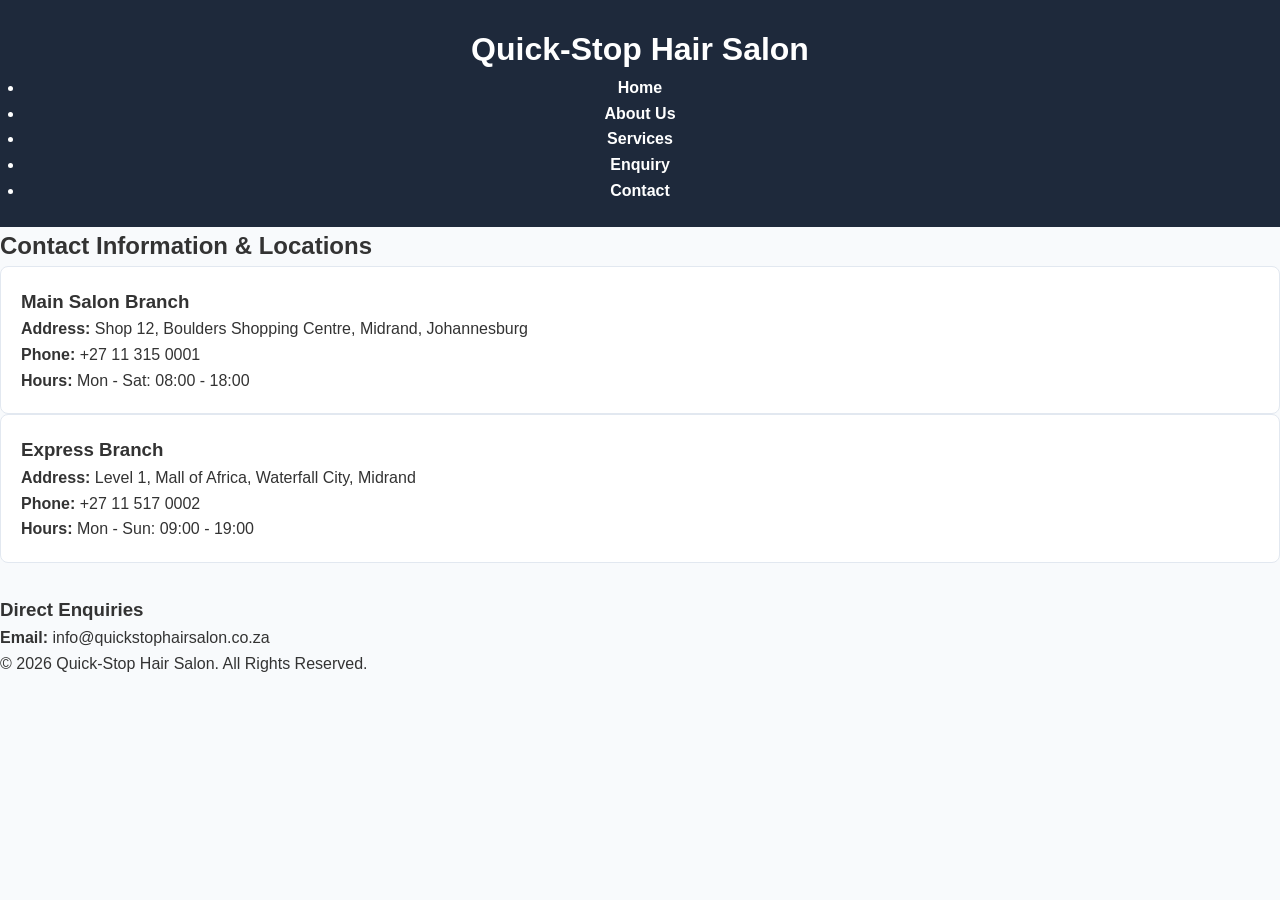
==== QuickStopHairSalon/contact.html @ 54ead40b "first commit" ====
<!DOCTYPE html>
<html lang="en">
<head>
    <meta charset="UTF-8">
    <meta name="viewport" content="width=device-width, initial-scale=1.0">
    <title>Quick-Stop Hair Salon | Contact Us</title>
    <link rel="stylesheet" href="css/style.css">
</head>
<body>
    <header>
        <h1>Quick-Stop Hair Salon</h1>
        <nav>
            <ul>
                <li><a href="index.html">Home</a></li>
                <li><a href="about.html">About Us</a></li>
                <li><a href="services.html">Services</a></li>
                <li><a href="enquiry.html">Enquiry</a></li>
                <li><a href="contact.html">Contact</a></li>
            </ul>
        </nav>
    </header>

    <main>
        <h2>Contact Information & Locations</h2>
        
        <div class="card-grid">
            <div class="card">
                <h3>Main Salon Branch</h3>
                <p><strong>Address:</strong> Shop 12, Boulders Shopping Centre, Midrand, Johannesburg</p>
                <p><strong>Phone:</strong> +27 11 315 0001</p>
                <p><strong>Hours:</strong> Mon - Sat: 08:00 - 18:00</p>
            </div>

            <div class="card">
                <h3>Express Branch</h3>
                <p><strong>Address:</strong> Level 1, Mall of Africa, Waterfall City, Midrand</p>
                <p><strong>Phone:</strong> +27 11 517 0002</p>
                <p><strong>Hours:</strong> Mon - Sun: 09:00 - 19:00</p>
            </div>
        </div>

        <section style="margin-top: 2rem;">
            <h3>Direct Enquiries</h3>
            <p><strong>Email:</strong> info@quickstophairsalon.co.za</p>
        </section>
    </main>

    <footer>
        <p>&copy; 2026 Quick-Stop Hair Salon. All Rights Reserved.</p>
    </footer>
</body>
</html>
---- QuickStopHairSalon/css/style.css ----
/* 1. CSS Reset */
* {
  margin: 0;
  padding: 0;
  box-sizing: border-box;
}

/* 2. Base Typography & Background */
body {
  font-family: 'Segoe UI', Tahoma, Geneva, Verdana, sans-serif;
  color: #333333;
  background-color: #f8fafc;
  line-height: 1.6;
}

/* 3. Header & Navigation */
header {
  background-color: #1e293b;
  color: #ffffff;
  padding: 1.5rem;
  text-align: center;
}

nav a {
  color: #ffffff;
  margin: 0 12px;
  text-decoration: none;
  font-weight: bold;
}

nav a:hover,
nav a:focus {
  color: #3b82f6;
}

/* 4. Layout & Cards */
.card-container {
  display: flex;
  flex-wrap: wrap;
  gap: 20px;
  padding: 20px;
  justify-content: center;
}

.card {
  background: #ffffff;
  border: 1px solid #e2e8f0;
  padding: 20px;
  border-radius: 8px;
  flex: 1 1 280px;
}

/* 5. Responsive Image Support */
img {
  max-width: 100%;
  height: auto;
  display: block;
  margin: 15px auto;
  border-radius: 8px;
}

/* 6. Mobile Responsiveness */
@media (max-width: 768px) {
  .card-container {
    flex-direction: column;
  }
}
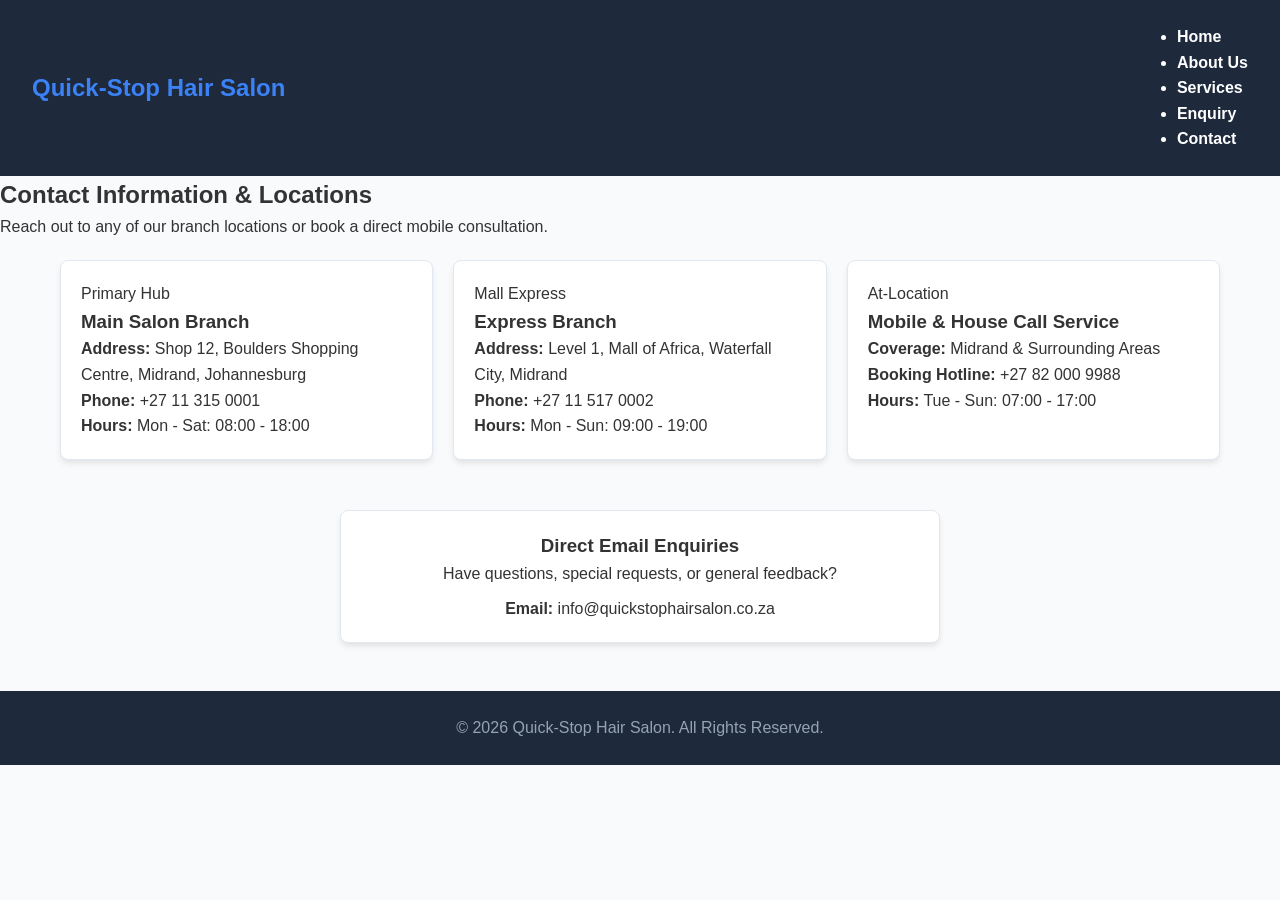
==== commit 9623c901: "I added Mobile sercice card, branch badges, and styled email box in contact.html" ====
--- a/QuickStopHairSalon/contact.html
+++ b/QuickStopHairSalon/contact.html
@@ -22,9 +22,11 @@
 
     <main>
         <h2>Contact Information & Locations</h2>
-        
-        <div class="card-grid">
+        <p>Reach out to any of our branch locations or book a direct mobile consultation.</p>
+
+        <div class="card-container">
             <div class="card">
+                <span class="badge">Primary Hub</span>
                 <h3>Main Salon Branch</h3>
                 <p><strong>Address:</strong> Shop 12, Boulders Shopping Centre, Midrand, Johannesburg</p>
                 <p><strong>Phone:</strong> +27 11 315 0001</p>
@@ -32,17 +34,27 @@
             </div>
 
             <div class="card">
+                <span class="badge">Mall Express</span>
                 <h3>Express Branch</h3>
                 <p><strong>Address:</strong> Level 1, Mall of Africa, Waterfall City, Midrand</p>
                 <p><strong>Phone:</strong> +27 11 517 0002</p>
                 <p><strong>Hours:</strong> Mon - Sun: 09:00 - 19:00</p>
             </div>
+
+            <div class="card">
+                <span class="badge">At-Location</span>
+                <h3>Mobile & House Call Service</h3>
+                <p><strong>Coverage:</strong> Midrand & Surrounding Areas</p>
+                <p><strong>Booking Hotline:</strong> +27 82 000 9988</p>
+                <p><strong>Hours:</strong> Tue - Sun: 07:00 - 17:00</p>
+            </div>
         </div>
 
-        <section style="margin-top: 2rem;">
-            <h3>Direct Enquiries</h3>
-            <p><strong>Email:</strong> info@quickstophairsalon.co.za</p>
-        </section>
+        <div class="card" style="max-width: 600px; margin: 30px auto; text-align: center;">
+            <h3>Direct Email Enquiries</h3>
+            <p>Have questions, special requests, or general feedback?</p>
+            <p style="margin-top: 10px;"><strong>Email:</strong> info@quickstophairsalon.co.za</p>
+        </div>
     </main>
 
     <footer>
--- a/QuickStopHairSalon/css/style.css
+++ b/QuickStopHairSalon/css/style.css
@@ -17,15 +17,30 @@
 header {
   background-color: #1e293b;
   color: #ffffff;
-  padding: 1.5rem;
-  text-align: center;
+  padding: 1.5rem 2rem;
+  display: flex;
+  justify-content: space-between;
+  align-items: center;
+  position: sticky;
+  top: 0;
+  z-index: 1000;
+}
+
+header h1 {
+  font-size: 1.5rem;
+  color: #3b82f6;
+}
+
+nav {
+  display: flex;
+  gap: 15px;
 }
 
 nav a {
   color: #ffffff;
-  margin: 0 12px;
   text-decoration: none;
   font-weight: bold;
+  transition: color 0.3s ease;
 }
 
 nav a:hover,
@@ -40,6 +55,8 @@
   gap: 20px;
   padding: 20px;
   justify-content: center;
+  max-width: 1200px;
+  margin: 0 auto;
 }
 
 .card {
@@ -48,6 +65,7 @@
   padding: 20px;
   border-radius: 8px;
   flex: 1 1 280px;
+  box-shadow: 0 4px 6px -1px rgba(0, 0, 0, 0.1);
 }
 
 /* 5. Responsive Image Support */
@@ -59,8 +77,86 @@
   border-radius: 8px;
 }
 
-/* 6. Mobile Responsiveness */
+/* 6. Form Controls (NEW FOR PART 2) */
+form {
+  background: #ffffff;
+  padding: 2rem;
+  border-radius: 8px;
+  border: 1px solid #e2e8f0;
+  max-width: 600px;
+  margin: 2rem auto;
+  box-shadow: 0 4px 6px -1px rgba(0, 0, 0, 0.1);
+}
+
+.form-group {
+  margin-bottom: 1.25rem;
+}
+
+.form-group label {
+  display: block;
+  margin-bottom: 0.5rem;
+  font-weight: 600;
+  color: #1e293b;
+}
+
+.form-group input,
+.form-group select,
+.form-group textarea {
+  width: 100%;
+  padding: 0.75rem;
+  border: 1px solid #cbd5e1;
+  border-radius: 6px;
+  font-size: 1rem;
+  font-family: inherit;
+}
+
+.form-group input:focus,
+.form-group select:focus,
+.form-group textarea:focus {
+  outline: 2px solid #3b82f6;
+  border-color: transparent;
+}
+
+button[type="submit"] {
+  background-color: #3b82f6;
+  color: #ffffff;
+  border: none;
+  padding: 0.85rem 1.5rem;
+  font-size: 1rem;
+  font-weight: bold;
+  border-radius: 6px;
+  cursor: pointer;
+  width: 100%;
+  transition: background-color 0.3s ease;
+}
+
+button[type="submit"]:hover {
+  background-color: #2563eb;
+}
+
+/* 7. Footer (NEW FOR PART 2) */
+footer {
+  background-color: #1e293b;
+  color: #94a3b8;
+  text-align: center;
+  padding: 1.5rem;
+  margin-top: 3rem;
+}
+
+/* 8. Mobile Responsiveness */
 @media (max-width: 768px) {
+  header {
+    flex-direction: column;
+    gap: 1rem;
+    text-align: center;
+  }
+
+  nav {
+    flex-direction: column;
+    align-items: center;
+    gap: 10px;
+  }
+
   .card-container {
     flex-direction: column;
   }
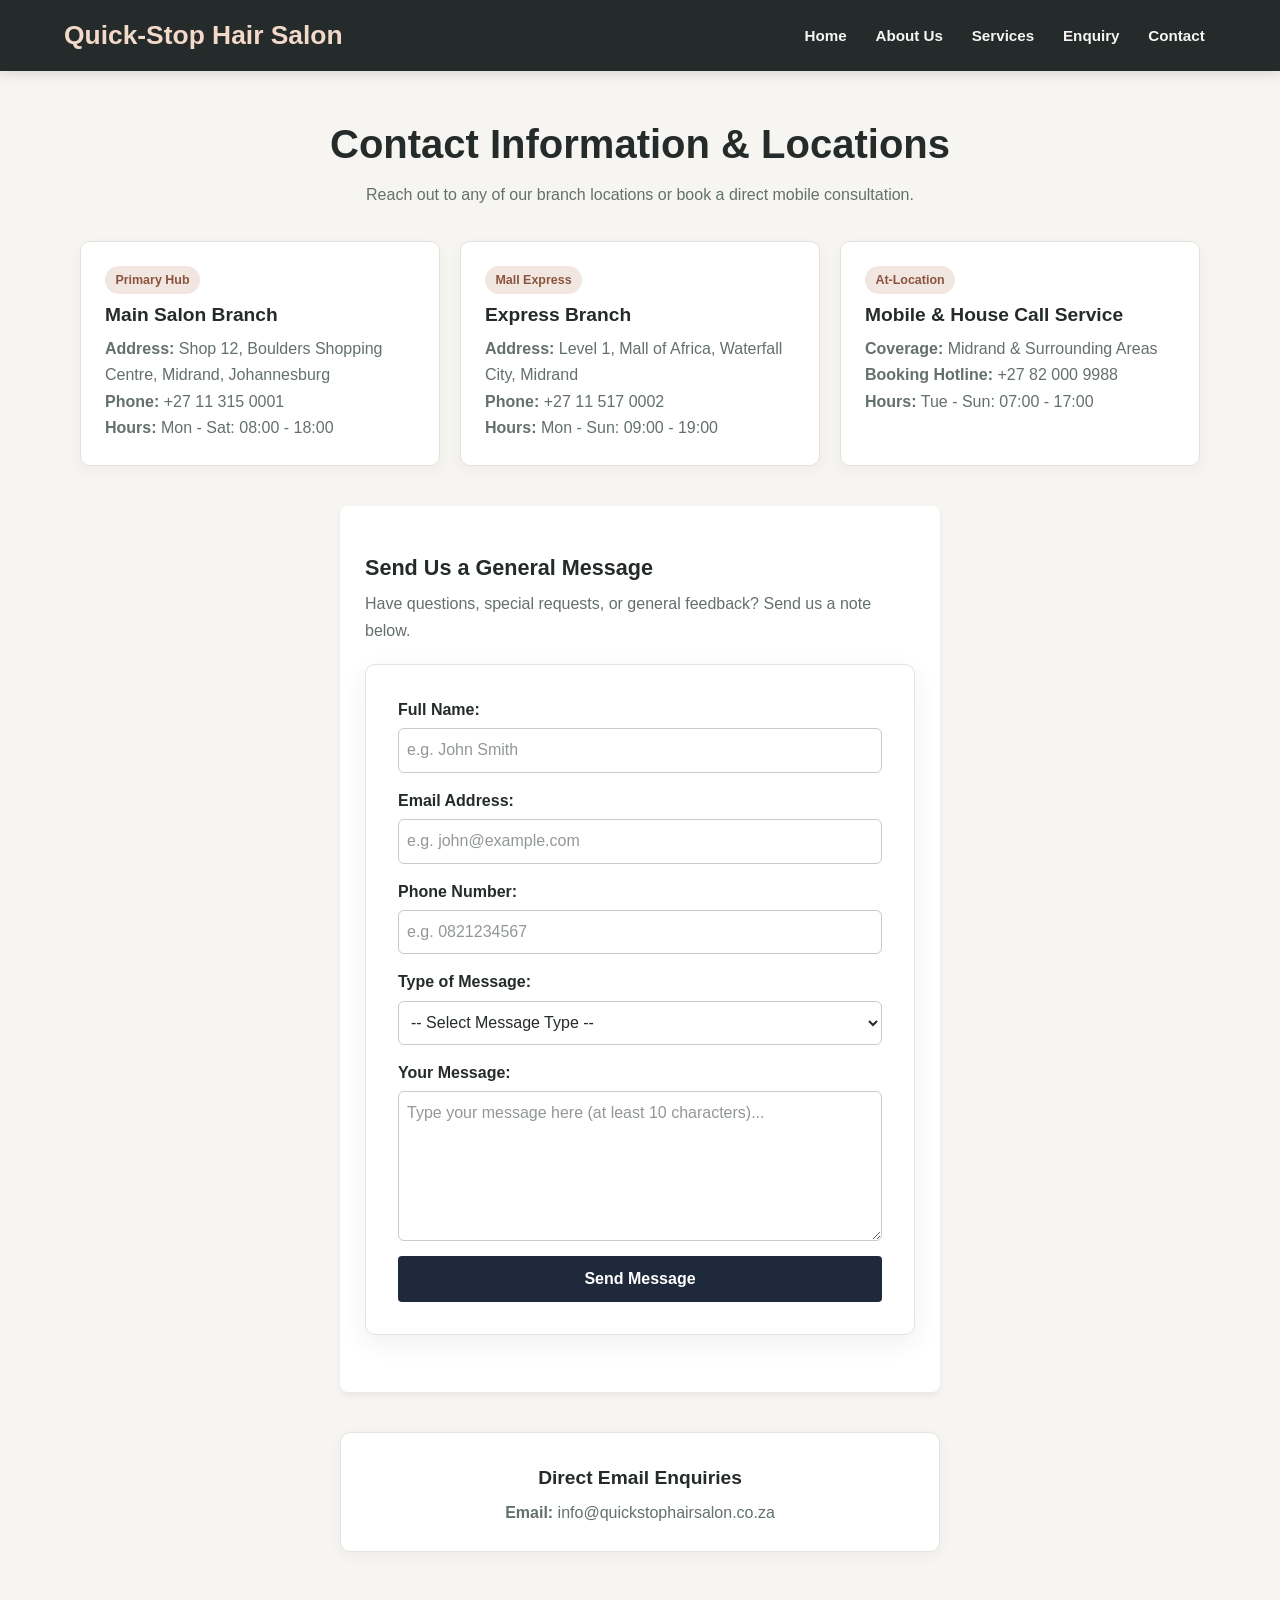
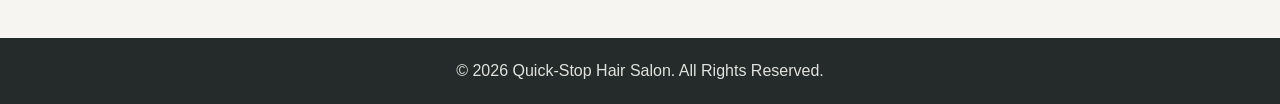
==== commit 98342565: "Complete salon website updates and README Co-authored-by: Copilot <223556219+Copilot@users.noreply.g" ====
--- a/QuickStopHairSalon/contact.html
+++ b/QuickStopHairSalon/contact.html
@@ -50,9 +50,48 @@
             </div>
         </div>
 
+        <!-- Contact Message Form Section (Required for Part 3) -->
+        <section style="max-width: 600px; margin: 40px auto; padding: 25px; background: #fff; border-radius: 8px; box-shadow: 0 4px 6px rgba(0,0,0,0.05);">
+            <h3>Send Us a General Message</h3>
+            <p>Have questions, special requests, or general feedback? Send us a note below.</p>
+
+            <form id="contactForm" action="#" method="post" style="margin-top: 20px;">
+                <div class="form-group" style="margin-bottom: 15px;">
+                    <label for="fullname" style="display: block; margin-bottom: 5px; font-weight: bold;">Full Name:</label>
+                    <input type="text" id="fullname" name="fullname" required placeholder="e.g. John Smith" style="width: 100%; padding: 8px;">
+                </div>
+
+                <div class="form-group" style="margin-bottom: 15px;">
+                    <label for="email" style="display: block; margin-bottom: 5px; font-weight: bold;">Email Address:</label>
+                    <input type="email" id="email" name="email" required placeholder="e.g. john@example.com" style="width: 100%; padding: 8px;">
+                </div>
+
+                <div class="form-group" style="margin-bottom: 15px;">
+                    <label for="phone" style="display: block; margin-bottom: 5px; font-weight: bold;">Phone Number:</label>
+                    <input type="tel" id="phone" name="phone" required placeholder="e.g. 0821234567" style="width: 100%; padding: 8px;">
+                </div>
+
+                <div class="form-group" style="margin-bottom: 15px;">
+                    <label for="msgType" style="display: block; margin-bottom: 5px; font-weight: bold;">Type of Message:</label>
+                    <select id="msgType" name="msgType" required style="width: 100%; padding: 8px;">
+                        <option value="" disabled selected>-- Select Message Type --</option>
+                        <option value="general">General Enquiry</option>
+                        <option value="feedback">Customer Feedback</option>
+                        <option value="complaint">Support / Complaint</option>
+                    </select>
+                </div>
+
+                <div class="form-group" style="margin-bottom: 15px;">
+                    <label for="message" style="display: block; margin-bottom: 5px; font-weight: bold;">Your Message:</label>
+                    <textarea id="message" name="message" rows="5" required minlength="10" placeholder="Type your message here (at least 10 characters)..." style="width: 100%; padding: 8px;"></textarea>
+                </div>
+
+                <button type="submit" style="padding: 10px 20px; background: #1e293b; color: white; border: none; border-radius: 4px; cursor: pointer;">Send Message</button>
+            </form>
+        </section>
+
         <div class="card" style="max-width: 600px; margin: 30px auto; text-align: center;">
             <h3>Direct Email Enquiries</h3>
-            <p>Have questions, special requests, or general feedback?</p>
             <p style="margin-top: 10px;"><strong>Email:</strong> info@quickstophairsalon.co.za</p>
         </div>
     </main>
@@ -60,5 +99,8 @@
     <footer>
         <p>&copy; 2026 Quick-Stop Hair Salon. All Rights Reserved.</p>
     </footer>
+
+    <!-- Link JavaScript File -->
+    <script src="script.js"></script>
 </body>
 </html>
--- a/QuickStopHairSalon/css/style.css
+++ b/QuickStopHairSalon/css/style.css
@@ -1,163 +1,415 @@
-/* 1. CSS Reset */
 * {
-  margin: 0;
-  padding: 0;
-  box-sizing: border-box;
-}
-
-/* 2. Base Typography & Background */
+    box-sizing: border-box;
+    margin: 0;
+    padding: 0;
+}
+
+:root {
+    --ink: #252b2a;
+    --muted: #64706d;
+    --surface: #ffffff;
+    --page: #f6f5f1;
+    --accent: #a76d56;
+    --accent-dark: #89543f;
+    --accent-light: #f2e7e0;
+    --line: #e5e3dd;
+    --shadow: 0 8px 24px rgba(37, 43, 42, 0.07);
+}
+
+html {
+    scroll-behavior: smooth;
+}
+
 body {
-  font-family: 'Segoe UI', Tahoma, Geneva, Verdana, sans-serif;
-  color: #333333;
-  background-color: #f8fafc;
-  line-height: 1.6;
-}
-
-/* 3. Header & Navigation */
+    min-height: 100vh;
+    display: flex;
+    flex-direction: column;
+    background: var(--page);
+    color: var(--ink);
+    font-family: "Segoe UI", Tahoma, Geneva, Verdana, sans-serif;
+    font-size: 16px;
+    line-height: 1.65;
+}
+
 header {
-  background-color: #1e293b;
-  color: #ffffff;
-  padding: 1.5rem 2rem;
-  display: flex;
-  justify-content: space-between;
-  align-items: center;
-  position: sticky;
-  top: 0;
-  z-index: 1000;
+    position: sticky;
+    top: 0;
+    z-index: 10;
+    display: flex;
+    align-items: center;
+    justify-content: space-between;
+    gap: 1.5rem;
+    padding: 1rem max(5vw, 1.25rem);
+    background: var(--ink);
+    color: var(--surface);
+    box-shadow: 0 3px 12px rgba(0, 0, 0, 0.12);
 }
 
 header h1 {
-  font-size: 1.5rem;
-  color: #3b82f6;
-}
-
-nav {
-  display: flex;
-  gap: 15px;
+    color: #f3d9c9;
+    font-size: clamp(1.2rem, 2.4vw, 1.65rem);
+    line-height: 1.2;
+}
+
+nav ul {
+    display: flex;
+    flex-wrap: wrap;
+    align-items: center;
+    justify-content: flex-end;
+    gap: 0.4rem;
+    list-style: none;
 }
 
 nav a {
-  color: #ffffff;
-  text-decoration: none;
-  font-weight: bold;
-  transition: color 0.3s ease;
+    display: block;
+    padding: 0.45rem 0.7rem;
+    border-radius: 5px;
+    color: #f7f5f1;
+    font-size: 0.95rem;
+    font-weight: 600;
+    text-decoration: none;
+    transition: background-color 180ms ease, color 180ms ease;
 }
 
 nav a:hover,
-nav a:focus {
-  color: #3b82f6;
-}
-
-/* 4. Layout & Cards */
+nav a:focus-visible {
+    background: rgba(255, 255, 255, 0.12);
+    color: #f3d9c9;
+}
+
+main {
+    width: min(1120px, 90%);
+    flex: 1;
+    margin: 0 auto;
+    padding: 3rem 0 3.5rem;
+}
+
+main > h2,
+main > p {
+    text-align: center;
+}
+
+h2,
+h3,
+h4 {
+    color: var(--ink);
+    line-height: 1.25;
+}
+
+main > h2,
+.hero h2 {
+    margin-bottom: 0.8rem;
+    font-size: clamp(1.8rem, 4vw, 2.5rem);
+}
+
+main > p {
+    max-width: 700px;
+    margin: 0 auto 2rem;
+    color: var(--muted);
+}
+
+main section:not(.hero) {
+    margin: 2rem 0;
+}
+
+main section:not(.hero) h3 {
+    margin: 1.5rem 0 0.55rem;
+    font-size: 1.35rem;
+}
+
+main section:not(.hero) p {
+    color: var(--muted);
+}
+
+.hero {
+    display: grid;
+    grid-template-columns: 1fr 1fr;
+    align-items: center;
+    gap: 1.25rem 3rem;
+    margin: 0 0 3.5rem;
+    padding: clamp(1.5rem, 5vw, 3.5rem);
+    border: 1px solid var(--line);
+    border-radius: 14px;
+    background: var(--surface);
+    box-shadow: var(--shadow);
+}
+
+.hero h2 {
+    align-self: end;
+    margin: 0;
+    color: var(--ink);
+}
+
+.hero p {
+    align-self: start;
+    color: var(--muted);
+}
+
+.hero picture {
+    grid-column: 2;
+    grid-row: 1 / span 3;
+}
+
+.hero-image {
+    width: 100%;
+    height: 300px;
+    margin: 0;
+    border-radius: 10px;
+    object-fit: cover;
+}
+
+.btn,
+button[type="submit"] {
+    display: inline-block;
+    width: fit-content;
+    border: 0;
+    border-radius: 6px;
+    background: var(--accent);
+    color: var(--surface);
+    padding: 0.8rem 1.35rem;
+    font: inherit;
+    font-weight: 700;
+    text-align: center;
+    text-decoration: none;
+    cursor: pointer;
+    transition: background-color 180ms ease, box-shadow 180ms ease, transform 180ms ease;
+}
+
+.btn:hover,
+button[type="submit"]:hover {
+    transform: translateY(-1px);
+    background: var(--accent-dark);
+    box-shadow: 0 5px 12px rgba(137, 84, 63, 0.2);
+}
+
+.btn:focus-visible,
+button[type="submit"]:focus-visible {
+    outline: 3px solid #d5a58e;
+    outline-offset: 3px;
+}
+
+.features {
+    margin-top: 0;
+}
+
+.features > h3 {
+    margin: 0 0 1.25rem;
+    font-size: 1.6rem;
+    text-align: center;
+}
+
+.card-grid,
 .card-container {
-  display: flex;
-  flex-wrap: wrap;
-  gap: 20px;
-  padding: 20px;
-  justify-content: center;
-  max-width: 1200px;
-  margin: 0 auto;
+    display: flex;
+    flex-wrap: wrap;
+    justify-content: center;
+    gap: 1.25rem;
+    margin: 1.5rem auto;
 }
 
 .card {
-  background: #ffffff;
-  border: 1px solid #e2e8f0;
-  padding: 20px;
-  border-radius: 8px;
-  flex: 1 1 280px;
-  box-shadow: 0 4px 6px -1px rgba(0, 0, 0, 0.1);
-}
-
-/* 5. Responsive Image Support */
+    flex: 1 1 280px;
+    padding: 1.5rem;
+    border: 1px solid var(--line);
+    border-radius: 10px;
+    background: var(--surface);
+    box-shadow: 0 4px 14px rgba(37, 43, 42, 0.045);
+    transition: transform 180ms ease, box-shadow 180ms ease;
+}
+
+.card:hover {
+    transform: translateY(-3px);
+    box-shadow: var(--shadow);
+}
+
+.card h3,
+.card h4 {
+    margin: 0.55rem 0;
+    font-size: 1.2rem;
+}
+
+.card p {
+    color: var(--muted);
+}
+
+.badge {
+    display: inline-block;
+    padding: 0.25rem 0.65rem;
+    border-radius: 999px;
+    background: var(--accent-light);
+    color: var(--accent-dark);
+    font-size: 0.78rem;
+    font-weight: 700;
+}
+
+.price-tag {
+    margin-top: 1rem;
+    color: var(--ink) !important;
+}
+
+.service-image {
+    width: 100%;
+    height: 220px;
+    margin: 0 0 1rem;
+    border-radius: 7px;
+    background: var(--page);
+    object-fit: contain;
+}
+
 img {
-  max-width: 100%;
-  height: auto;
-  display: block;
-  margin: 15px auto;
-  border-radius: 8px;
-}
-
-/* 6. Form Controls (NEW FOR PART 2) */
+    display: block;
+    max-width: 100%;
+    height: auto;
+    margin: 1rem auto;
+    border-radius: 8px;
+}
+
 form {
-  background: #ffffff;
-  padding: 2rem;
-  border-radius: 8px;
-  border: 1px solid #e2e8f0;
-  max-width: 600px;
-  margin: 2rem auto;
-  box-shadow: 0 4px 6px -1px rgba(0, 0, 0, 0.1);
+    max-width: 620px;
+    margin: 2rem auto;
+    padding: clamp(1.25rem, 4vw, 2rem);
+    border: 1px solid var(--line);
+    border-radius: 10px;
+    background: var(--surface);
+    box-shadow: var(--shadow);
 }
 
 .form-group {
-  margin-bottom: 1.25rem;
+    margin-bottom: 1.15rem;
 }
 
 .form-group label {
-  display: block;
-  margin-bottom: 0.5rem;
-  font-weight: 600;
-  color: #1e293b;
+    display: block;
+    margin-bottom: 0.4rem;
+    color: var(--ink);
+    font-weight: 650;
 }
 
 .form-group input,
 .form-group select,
 .form-group textarea {
-  width: 100%;
-  padding: 0.75rem;
-  border: 1px solid #cbd5e1;
-  border-radius: 6px;
-  font-size: 1rem;
-  font-family: inherit;
+    display: block;
+    width: 100%;
+    min-height: 44px;
+    padding: 0.7rem 0.8rem;
+    border: 1px solid #c9cbc5;
+    border-radius: 6px;
+    background: #fff;
+    color: var(--ink);
+    font: inherit;
+    transition: border-color 160ms ease, box-shadow 160ms ease;
+}
+
+.form-group textarea {
+    min-height: 120px;
+    resize: vertical;
+}
+
+.form-group input::placeholder,
+.form-group textarea::placeholder {
+    color: #929894;
 }
 
 .form-group input:focus,
 .form-group select:focus,
 .form-group textarea:focus {
-  outline: 2px solid #3b82f6;
-  border-color: transparent;
+    border-color: var(--accent);
+    outline: none;
+    box-shadow: 0 0 0 3px rgba(167, 109, 86, 0.18);
 }
 
 button[type="submit"] {
-  background-color: #3b82f6;
-  color: #ffffff;
-  border: none;
-  padding: 0.85rem 1.5rem;
-  font-size: 1rem;
-  font-weight: bold;
-  border-radius: 6px;
-  cursor: pointer;
-  width: 100%;
-  transition: background-color 0.3s ease;
-}
-
-button[type="submit"]:hover {
-  background-color: #2563eb;
-}
-
-/* 7. Footer (NEW FOR PART 2) */
+    width: 100%;
+}
+
 footer {
-  background-color: #1e293b;
-  color: #94a3b8;
-  text-align: center;
-  padding: 1.5rem;
-  margin-top: 3rem;
-}
-
-/* 8. Mobile Responsiveness */
-@media (max-width: 768px) {
-  header {
-    flex-direction: column;
-    gap: 1rem;
+    margin-top: auto;
+    padding: 1.25rem 1rem;
+    background: var(--ink);
+    color: #e1e2dd;
     text-align: center;
-  }
-
-  nav {
-    flex-direction: column;
-    align-items: center;
-    gap: 10px;
-  }
-
-  .card-container {
-    flex-direction: column;
-  }
-}+}
+
+@media (max-width: 760px) {
+    header {
+        position: static;
+        flex-direction: column;
+        gap: 0.7rem;
+        padding: 1rem 5%;
+        text-align: center;
+    }
+
+    nav ul {
+        justify-content: center;
+        gap: 0.2rem;
+    }
+
+    nav a {
+        padding: 0.4rem 0.55rem;
+    }
+
+    main {
+        width: min(100% - 2rem, 680px);
+        padding: 2rem 0 2.5rem;
+    }
+
+    .hero {
+        grid-template-columns: 1fr;
+        gap: 1rem;
+        margin-bottom: 2.5rem;
+    }
+
+    .hero-image {
+        height: 250px;
+    }
+
+    .hero picture {
+        grid-column: 1;
+        grid-row: auto;
+    }
+
+    .hero .btn {
+        justify-self: start;
+    }
+
+    .card-grid,
+    .card-container {
+        gap: 1rem;
+    }
+
+    .card {
+        flex-basis: 100%;
+    }
+}
+
+@media (max-width: 420px) {
+    header h1 {
+        font-size: 1.25rem;
+    }
+
+    nav ul {
+        gap: 0.1rem;
+    }
+
+    nav a {
+        padding: 0.35rem 0.4rem;
+        font-size: 0.88rem;
+    }
+
+    .hero {
+        padding: 1.25rem;
+    }
+
+    .hero-image {
+        height: 210px;
+    }
+}
+
+@media (prefers-reduced-motion: reduce) {
+    *,
+    *::before,
+    *::after {
+        scroll-behavior: auto !important;
+        transition-duration: 0.01ms !important;
+    }
+}
